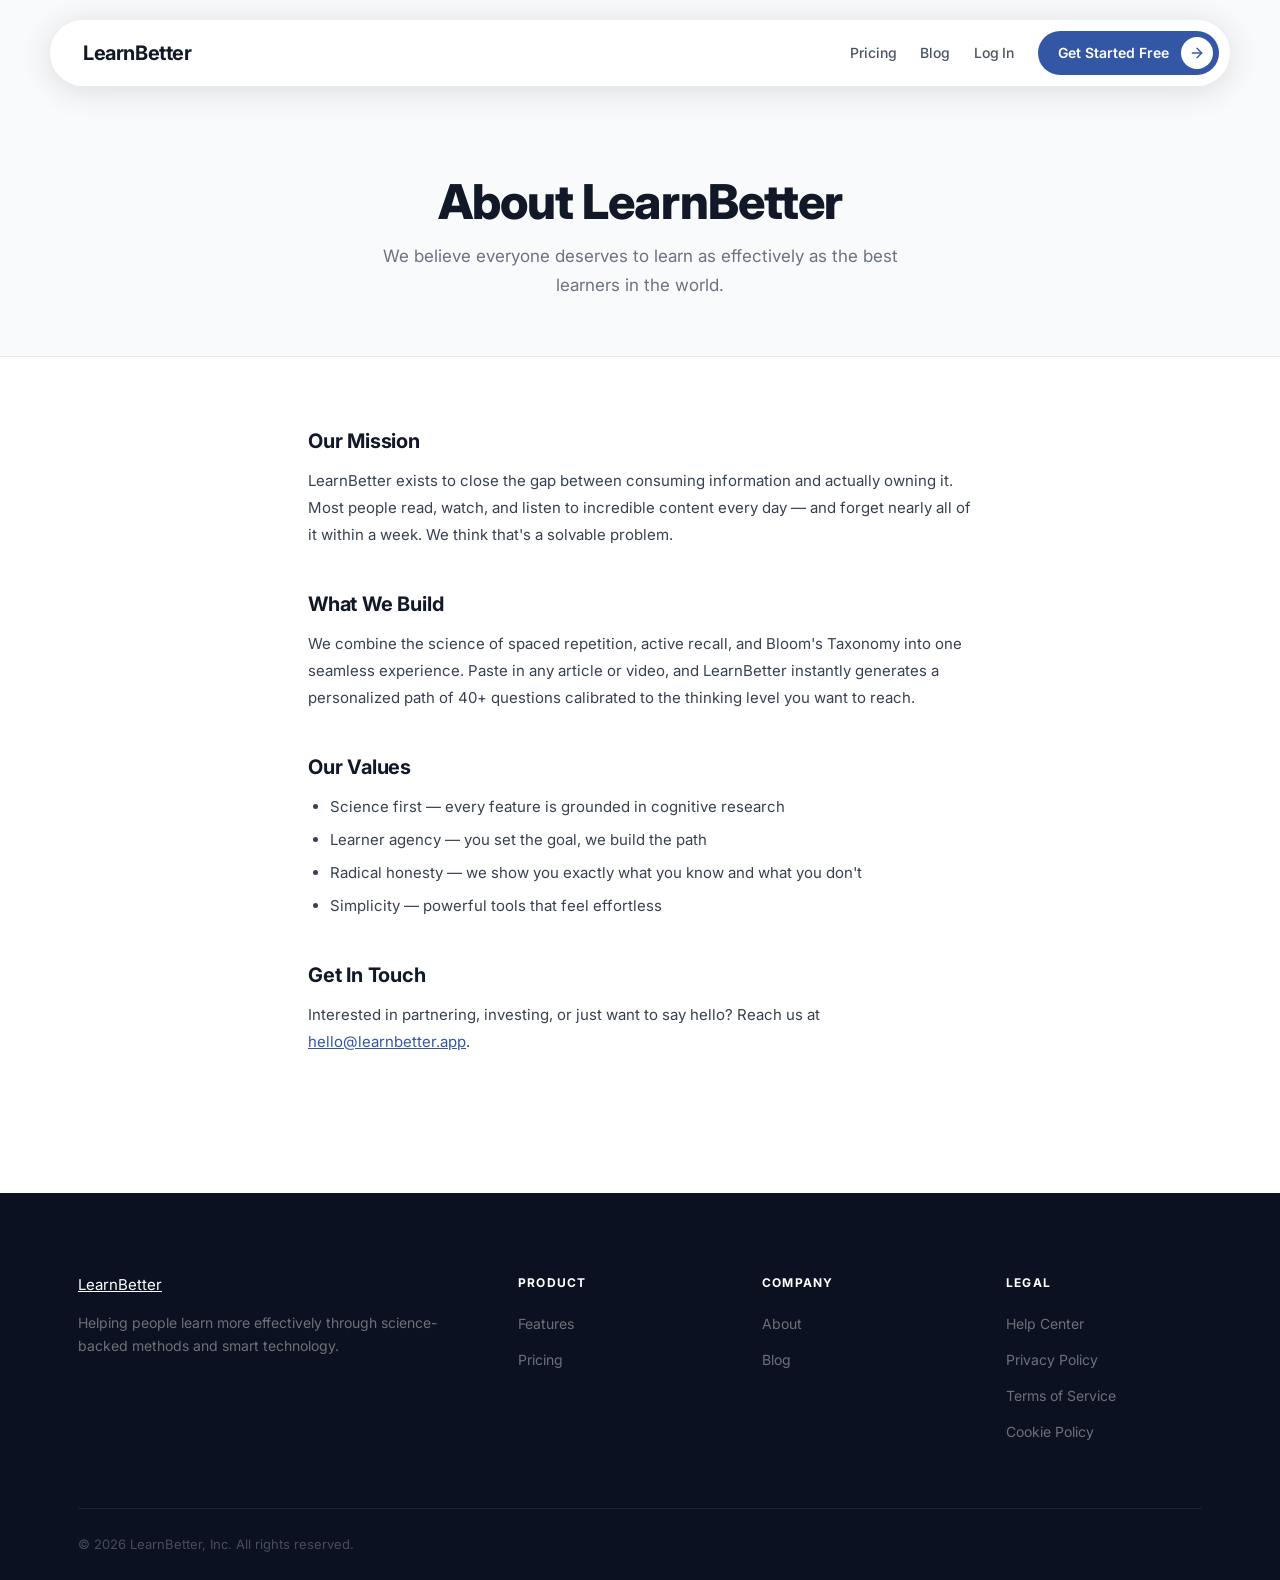
==== about.html @ 8159783d "Initial commit — LearnBetter marketing site Complete static site with home, pricing, blog, article, " ====
<!DOCTYPE html>
<html lang="en">
<head>
  <meta charset="UTF-8">
  <meta name="viewport" content="width=device-width, initial-scale=1.0">
  <title>About — LearnBetter</title>
  <meta name="description" content="Learn about our mission to make mastery accessible to everyone.">
  <link rel="preconnect" href="https://fonts.googleapis.com">
  <link rel="preconnect" href="https://fonts.gstatic.com" crossorigin>
  <link href="https://fonts.googleapis.com/css2?family=Inter:wght@400;500;600;700;800&display=swap" rel="stylesheet">
  <link rel="stylesheet" href="styles.css">
  <style>
    .static-page { padding-top: 96px; background: #F9FAFB; min-height: 100vh; }
    .static-hero { padding: 80px 0 56px; background: #F9FAFB; text-align: center; border-bottom: 1px solid #E5E7EB; }
    .static-hero h1 { font-size: clamp(32px,5vw,48px); font-weight: 800; color: #111827; margin-bottom: 14px; letter-spacing: -0.02em; }
    .static-hero p  { font-size: 17px; color: #6B7280; max-width: 520px; margin: 0 auto; line-height: 1.7; }
    .static-body { padding: 72px 0 120px; background: #ffffff; }
    .prose { max-width: 720px; margin: 0 auto; padding: 0 28px; }
    .prose h2 { font-size: 20px; font-weight: 700; color: #111827; margin: 44px 0 14px; letter-spacing: -0.01em; }
    .prose h2:first-child { margin-top: 0; }
    .prose p { font-size: 15px; color: #374151; line-height: 1.8; margin-bottom: 18px; }
    .prose ul { list-style: disc; padding-left: 22px; margin-bottom: 18px; }
    .prose ul li { font-size: 15px; color: #374151; line-height: 1.8; margin-bottom: 6px; }
    .prose a { color: #3457A5; text-decoration: underline; }
    .prose a:hover { color: #2a4590; }
  </style>
</head>
<body>

  <nav class="nav">
    <div class="nav-outer">
      <div class="nav-pill">
        <a href="index.html" class="nav-logo-wrap">
          <img src="https://storage.googleapis.com/learn-better-media/images/blog/Logo.jpg" alt="LearnBetter" class="nav-logo-img" onerror="this.style.display='none';this.nextElementSibling.style.display='block'">
          <span class="nav-logo-text">LearnBetter</span>
        </a>
        <div class="nav-right">
          <ul class="nav-links">
            <li><a href="pricing.html">Pricing</a></li>
            <li><a href="blog.html">Blog</a></li>
            <li><a href="#login">Log In</a></li>
          </ul>
          <a href="pricing.html" class="nav-cta">
            Get Started Free
            <span class="nav-cta-circle">
              <svg class="nav-cta-arrow" viewBox="0 0 24 24"><line x1="5" y1="12" x2="19" y2="12"/><polyline points="12 5 19 12 12 19"/></svg>
            </span>
          </a>
          <button class="nav-hamburger" id="navHamburger" aria-label="Open menu">
            <svg width="22" height="22" fill="none" stroke="currentColor" stroke-width="2" stroke-linecap="round"><line x1="3" y1="6" x2="21" y2="6"/><line x1="3" y1="12" x2="21" y2="12"/><line x1="3" y1="18" x2="21" y2="18"/></svg>
          </button>
        </div>
      </div>
      <div class="nav-mobile" id="navMobile">
        <a href="pricing.html">Pricing</a>
        <a href="blog.html">Blog</a>
        <a href="#login">Log In</a>
        <hr>
        <a href="pricing.html" class="nav-cta">Get Started Free<span class="nav-cta-circle"><svg class="nav-cta-arrow" viewBox="0 0 24 24"><line x1="5" y1="12" x2="19" y2="12"/><polyline points="12 5 19 12 12 19"/></svg></span></a>
      </div>
    </div>
  </nav>

  <main class="static-page">
    <section class="static-hero">
      <div class="container">
        <h1>About LearnBetter</h1>
        <p>We believe everyone deserves to learn as effectively as the best learners in the world.</p>
      </div>
    </section>

    <section class="static-body">
      <div class="prose">

        <h2>Our Mission</h2>
        <p>LearnBetter exists to close the gap between consuming information and actually owning it. Most people read, watch, and listen to incredible content every day — and forget nearly all of it within a week. We think that's a solvable problem.</p>

        <h2>What We Build</h2>
        <p>We combine the science of spaced repetition, active recall, and Bloom's Taxonomy into one seamless experience. Paste in any article or video, and LearnBetter instantly generates a personalized path of 40+ questions calibrated to the thinking level you want to reach.</p>

        <h2>Our Values</h2>
        <ul>
          <li>Science first — every feature is grounded in cognitive research</li>
          <li>Learner agency — you set the goal, we build the path</li>
          <li>Radical honesty — we show you exactly what you know and what you don't</li>
          <li>Simplicity — powerful tools that feel effortless</li>
        </ul>

        <h2>Get In Touch</h2>
        <p>Interested in partnering, investing, or just want to say hello? Reach us at <a href="mailto:hello@learnbetter.app">hello@learnbetter.app</a>.</p>

      </div>
    </section>
  </main>

  <footer class="footer">
    <div class="container">
      <div class="footer-grid">
        <div class="footer-brand">
          <a href="index.html" class="nav-logo">LearnBetter</a>
          <p>Helping people learn more effectively through science-backed methods and smart technology.</p>
        </div>
        <div class="footer-col"><h4>Product</h4><ul><li><a href="index.html#features">Features</a></li><li><a href="pricing.html">Pricing</a></li></ul></div>
        <div class="footer-col"><h4>Company</h4><ul><li><a href="about.html">About</a></li><li><a href="blog.html">Blog</a></li></ul></div>
        <div class="footer-col"><h4>Legal</h4><ul><li><a href="help-center.html">Help Center</a></li><li><a href="privacy.html">Privacy Policy</a></li><li><a href="terms.html">Terms of Service</a></li><li><a href="cookie-policy.html">Cookie Policy</a></li></ul></div>
      </div>
      <div class="footer-bottom"><p>© 2026 LearnBetter, Inc. All rights reserved.</p></div>
    </div>
  </footer>

  <script>
    const h = document.getElementById('navHamburger');
    const m = document.getElementById('navMobile');
    if (h && m) {
      h.addEventListener('click', () => m.classList.toggle('open'));
      document.addEventListener('click', e => { if (!e.target.closest('.nav-outer')) m.classList.remove('open'); });
    }
  </script>

</body>
</html>
---- styles.css ----
/* =============================================
   LearnBetter — Styles
   Colors: #3457A5 accent | #F5F5F5 bg | #F9FAFB card | #ffffff button text
============================================= */

:root {
  --accent:       #3457A5;
  --accent-light: #4a6cbf;
  --accent-dark:  #2a4590;
  --bg:           #F5F5F5;
  --card-bg:      #F9FAFB;
  --white:        #ffffff;
  --text:         #0f172a;
  --muted:        #64748b;
  --border:       #e2e8f0;
  --shadow:       0 4px 24px rgba(52,87,165,0.08);
  --shadow-lg:    0 24px 80px rgba(52,87,165,0.18);
}

*, *::before, *::after { margin: 0; padding: 0; box-sizing: border-box; }

html { scroll-behavior: smooth; }

body {
  font-family: 'Inter', -apple-system, BlinkMacSystemFont, 'Segoe UI', sans-serif;
  background: var(--bg);
  color: var(--text);
  font-size: 15px;
  line-height: 1.6;
  -webkit-font-smoothing: antialiased;
}

/* ── Typography ─────────────────────────────── */
.display { font-size: clamp(72px,10vw,160px); font-weight:900; line-height:.9; letter-spacing:-0.04em; }
h1  { font-size: clamp(38px,5.5vw,60px);  font-weight:800; line-height:1.08; letter-spacing:-0.025em; }
h2  { font-size: 30px; font-weight:700; line-height:1.2; letter-spacing:-0.01em; }
h3  { font-size: 18px; font-weight:600; line-height:1.4; }
p   { font-size: 15px; color: var(--muted); line-height:1.75; }
.caption { font-size: 12px; }

/* ── Layout ──────────────────────────────────── */
.container {
  max-width: 1180px;
  margin: 0 auto;
  padding: 0 28px;
}

.section-header {
  text-align: center;
  max-width: 620px;
  margin: 0 auto 64px;
}
.section-header h2  { margin-bottom: 14px; }

/* ── Labels / Badges ─────────────────────────── */
.label {
  display: inline-block;
  font-size: 11px;
  font-weight: 700;
  color: var(--accent);
  text-transform: uppercase;
  letter-spacing: .1em;
  background: rgba(52,87,165,.08);
  border: 1px solid rgba(52,87,165,.15);
  padding: 4px 13px;
  border-radius: 100px;
  margin-bottom: 14px;
}
.accent { color: var(--accent); }

/* ── Buttons ──────────────────────────────────── */
.btn {
  display: inline-flex;
  align-items: center;
  justify-content: center;
  gap: 8px;
  padding: 11px 22px;
  border-radius: 9px;
  font-size: 15px;
  font-weight: 600;
  font-family: inherit;
  text-decoration: none;
  border: none;
  cursor: pointer;
  transition: all .2s ease;
  white-space: nowrap;
}
.btn-primary {
  background: var(--accent);
  color: var(--white);
}
.btn-primary:hover {
  background: var(--accent-dark);
  transform: translateY(-1px);
  box-shadow: 0 8px 22px rgba(52,87,165,.32);
}
.btn-ghost {
  background: transparent;
  color: var(--text);
  border: 1.5px solid var(--border);
}
.btn-ghost:hover {
  border-color: var(--accent);
  color: var(--accent);
  background: rgba(52,87,165,.04);
}
.btn-lg { padding: 15px 30px; font-size: 16px; border-radius: 10px; }
.btn-outline-white {
  background: transparent;
  color: var(--white);
  border: 1.5px solid rgba(255,255,255,.4);
}
.btn-outline-white:hover {
  background: rgba(255,255,255,.12);
  border-color: rgba(255,255,255,.7);
}

/* ── Navigation (Floating Pill) ──────────────── */
.nav {
  position: fixed;
  inset: 0 0 auto;
  z-index: 200;
  /* transparent outer — lets hero video/bg show through */
  background: transparent;
  padding: 20px 24px;
  display: flex;
  flex-direction: column;
  align-items: center;
  pointer-events: none;
}

/* The pill itself */
.nav-pill {
  width: 100%;
  max-width: 1180px;
  pointer-events: auto;   /* re-enable inside pointer-events:none nav */
  touch-action: auto;     /* iOS fix */
  display: flex;
  align-items: center;
  justify-content: space-between;
  padding: 10px 10px 10px 16px;
  background: rgba(255,255,255,0.92);
  backdrop-filter: blur(16px);
  -webkit-backdrop-filter: blur(16px);
  border-radius: 9999px;
  box-shadow: 0 4px 32px rgba(0,0,0,0.13);
  border: 1px solid rgba(255,255,255,0.25);
  -webkit-transform: translateZ(0); /* force iOS compositing layer */
}

/* Logo */
.nav-logo-wrap {
  display: flex;
  align-items: center;
  flex-shrink: 0;
  text-decoration: none;
  margin-left: 8px;
}
.nav-logo-img {
  height: 32px;
  width: auto;
  object-fit: contain;
  display: block;
  transition: opacity .3s, filter .3s;
}
.nav-logo-wrap:hover .nav-logo-img {
  opacity: .7;
}

/* Logo text — always visible alongside the icon */
.nav-logo-text {
  font-size: 20px;
  font-weight: 700;
  color: #111827;
  letter-spacing: -.02em;
  display: block;
  margin-left: 8px;
}

/* Right side wrapper */
.nav-right {
  display: flex;
  align-items: center;
  gap: 24px;
}

/* Text links */
.nav-links {
  display: flex;
  align-items: center;
  gap: 24px;
  list-style: none;
}
.nav-links a {
  text-decoration: none;
  color: #4B5563;
  font-size: 14px;
  font-weight: 500;
  letter-spacing: -.01em;
  transition: color .2s;
  -webkit-font-smoothing: antialiased;
}
.nav-links a:hover,
.nav-links a.active { color: #000; }

/* CTA pill button */
.nav-cta {
  display: flex;
  align-items: center;
  gap: 12px;
  padding: 6px 6px 6px 20px;
  background: var(--accent);
  border-radius: 9999px;
  text-decoration: none;
  font-size: 14px;
  font-weight: 600;
  color: #fff;
  transition: background .2s, transform .15s;
  white-space: nowrap;
  -webkit-font-smoothing: antialiased;
}
.nav-cta:hover { background: var(--accent-dark); transform: scale(1.02); }
.nav-cta:active { transform: scale(.97); }

.nav-cta-circle {
  width: 32px; height: 32px;
  border-radius: 50%;
  background: #fff;
  display: flex;
  align-items: center;
  justify-content: center;
  flex-shrink: 0;
  transition: transform .2s;
}
.nav-cta:hover .nav-cta-circle { transform: scale(1.1); }

.nav-cta-arrow {
  width: 16px; height: 16px;
  stroke: var(--accent);
  fill: none;
  stroke-width: 2;
  stroke-linecap: round;
  stroke-linejoin: round;
}

/* Hamburger (mobile) */
.nav-hamburger {
  display: none;
  background: none;
  border: none;
  cursor: pointer;
  padding: 8px;
  border-radius: 50%;
  color: #4B5563;
  transition: background .2s, color .2s;
  flex-shrink: 0;
  pointer-events: auto;      /* explicit iOS fix */
  touch-action: manipulation; /* prevents 300ms delay + double-tap zoom */
  -webkit-tap-highlight-color: transparent;
  user-select: none;
  -webkit-user-select: none;
}
.nav-hamburger:hover { background: #f3f4f6; color: #000; }

/* Mobile dropdown — matches React component exactly */
.nav-mobile {
  display: none;
  position: absolute;
  top: calc(100% + 8px);
  left: 16px; right: 16px;          /* left-4 right-4 */
  background: #fff;
  border-radius: 24px;               /* rounded-2xl */
  box-shadow: 0 20px 60px rgba(0,0,0,0.18), 0 4px 16px rgba(0,0,0,0.08); /* shadow-xl */
  border: 1px solid #f3f4f6;         /* border-gray-100 */
  padding: 16px;                     /* p-4 */
  flex-direction: column;
  gap: 16px;                         /* gap-4 */
  z-index: 10;
  pointer-events: auto;
  animation: dropdownIn .2s ease both;
}
.nav-mobile.open { display: flex; }

/* Plain nav links inside dropdown */
.nav-mobile > a:not(.nav-cta) {
  text-decoration: none;
  font-size: 18px;                   /* text-lg */
  font-weight: 500;                  /* font-medium */
  color: #374151;                    /* text-gray-700 */
  padding: 8px 16px;                 /* px-4 py-2 */
  border-radius: 12px;               /* rounded-xl */
  transition: background .15s, color .15s;
}
.nav-mobile > a:not(.nav-cta):hover { background: #f9fafb; color: #000; }

.nav-mobile hr {
  border: none;
  border-top: 1px solid #f3f4f6;    /* border-gray-100 */
  margin: 0;
}

/* CTA button inside dropdown */
.nav-mobile .nav-cta {
  display: flex;
  align-items: center;
  justify-content: space-between;    /* text left, circle right */
  width: 100%;
  padding: 12px 12px 12px 20px;     /* px-5 py-3 (left padding for text, right for circle) */
  font-size: 16px;                   /* text-base */
  font-weight: 700;                  /* font-bold */
  border-radius: 9999px;
  gap: 0;
}

@keyframes dropdownIn {
  from { opacity: 0; transform: translateY(-8px); }
  to   { opacity: 1; transform: translateY(0); }
}

/* Nav outer wrapper for relative positioning (needed for mobile dropdown) */
.nav-outer {
  width: 100%;
  max-width: 1180px;
  position: relative;
  pointer-events: auto;
}

@media (max-width: 768px) {
  .nav-links,
  .nav-pill .nav-cta { display: none; }   /* hide pill links/CTA — NOT the dropdown CTA */
  .nav-hamburger { display: flex; align-items: center; justify-content: center; }
}

/* ── Scroll-Controlled Video Hero ─────────────── */
.sv-root {
  width: 100%;
  display: block;
}

.sv-wrapper {
  position: relative;
  width: 100%;
  height: 100dvh;
  overflow: hidden;
  background: #000;
  display: flex;
  align-items: center;
  justify-content: center;
  touch-action: pan-y;   /* lets JS take over when scrubbing */
}

.sv-video {
  position: absolute;
  inset: 0;
  width: 100%;
  height: 100%;
  object-fit: cover;
  display: block;
  opacity: 0;
  transition: opacity 1s;
}
.sv-video.loaded { opacity: 1; }

/* Dark/blur overlay — transitions driven by JS */
.sv-overlay {
  position: absolute;
  inset: 0;
  background: #000;
  opacity: 0.2;
  pointer-events: none;
  transition: opacity 0.5s ease-out, backdrop-filter 0.5s ease-out, -webkit-backdrop-filter 0.5s ease-out;
}

/* Centred text */
.sv-text-wrap {
  position: relative;
  z-index: 10;
  text-align: center;
  padding: 0 1rem;
  max-width: 56rem;
  margin: 0 auto;
  pointer-events: none;
  padding-top: env(safe-area-inset-top);
}
.sv-text-inner {
  transition: opacity 0.4s ease-out, transform 0.4s ease-out;
}
.sv-title {
  font-size: clamp(1.7rem, 4vw, 3.375rem);
  font-weight: 700;
  color: #fff;
  margin: 0 0 1.5rem;
  line-height: 1.2;
  filter: drop-shadow(0 4px 8px rgba(0,0,0,0.8));
  font-family: -apple-system, BlinkMacSystemFont, 'Segoe UI', sans-serif;
  letter-spacing: normal;
  text-transform: none;
}
.sv-subtitle {
  font-size: clamp(1rem, 2vw, 1.25rem);
  font-weight: 500;
  color: #fff;
  margin: 0 0 2rem;
  line-height: 1.6;
  filter: drop-shadow(0 4px 6px rgba(0,0,0,0.9));
  font-family: -apple-system, BlinkMacSystemFont, 'Segoe UI', sans-serif;
}

/* Scroll hint */
.sv-hint {
  position: absolute;
  bottom: 2rem;
  left: 0; right: 0;
  display: flex;
  justify-content: center;
  pointer-events: none;
  transition: opacity 0.5s 1s;   /* 1s delay before showing */
  z-index: 20;
  padding-bottom: env(safe-area-inset-bottom);
}
.sv-hint-inner {
  display: flex;
  flex-direction: column;
  align-items: center;
  gap: 0.5rem;
  opacity: 0.8;
  animation: svBounce 1s infinite ease-in-out;
}
.sv-hint-text {
  font-size: 0.75rem;
  text-transform: uppercase;
  letter-spacing: 0.1em;
  font-weight: 500;
  color: #fff;
  filter: drop-shadow(0 1px 2px rgba(0,0,0,0.5));
  display: block;
}

@keyframes svBounce {
  0%,100% { transform: translateY(0); }
  50%      { transform: translateY(-10px); }
}

/* ── Old Hero (removed) ─────────────────────── */
/* kept selector stubs so other pages don't break */
.hero { display: none; }
.scroll-hint { display: none; }

.hero-text { padding-right: 20px; }

.hero-badge {
  display: inline-flex;
  align-items: center;
  gap: 8px;
  background: rgba(52,87,165,.1);
  border: 1px solid rgba(52,87,165,.2);
  color: var(--accent);
  font-size: 12px;
  font-weight: 700;
  padding: 5px 14px;
  border-radius: 100px;
  margin-bottom: 22px;
  animation: fadeUp .6s ease both;
}
.hero-badge::before {
  content: '';
  width: 6px; height: 6px;
  border-radius: 50%;
  background: var(--accent);
  animation: pulse 2s infinite;
}

.hero-title {
  margin-bottom: 22px;
  animation: fadeUp .6s .08s ease both;
}

.hero-subtitle {
  font-size: 17px;
  max-width: 460px;
  margin-bottom: 36px;
  animation: fadeUp .6s .16s ease both;
}

.hero-cta {
  display: flex;
  gap: 14px;
  flex-wrap: wrap;
  animation: fadeUp .6s .24s ease both;
}

.hero-social-proof {
  margin-top: 36px;
  display: flex;
  align-items: center;
  gap: 12px;
  animation: fadeUp .6s .32s ease both;
}
.avatars {
  display: flex;
}
.avatars span {
  width: 32px; height: 32px;
  border-radius: 50%;
  border: 2px solid var(--white);
  background: var(--accent);
  color: white;
  font-size: 11px;
  font-weight: 700;
  display: flex;
  align-items: center;
  justify-content: center;
  margin-left: -8px;
}
.avatars span:first-child { margin-left: 0; }
.social-proof-text { font-size: 13px; color: var(--muted); }
.social-proof-text strong { color: var(--text); }

/* Hero Visual — App Mockup */
.hero-visual {
  animation: fadeUp .7s .1s ease both;
  position: relative;
}

.hero-video-wrap {
  border-radius: 20px;
  overflow: hidden;
  box-shadow: var(--shadow-lg);
  aspect-ratio: 4/3;
  background: linear-gradient(145deg, #1e3a8a 0%, var(--accent) 60%, #6d85c9 100%);
  position: relative;
}
.hero-video {
  width: 100%; height: 100%;
  object-fit: cover;
  display: block;
}

/* App mockup shown over / when video absent */
.app-mockup {
  position: absolute;
  inset: 0;
  display: flex;
  flex-direction: column;
  border-radius: 20px;
  overflow: hidden;
  font-size: 13px;
}
.app-mockup-bar {
  background: rgba(0,0,0,.25);
  backdrop-filter: blur(8px);
  padding: 12px 18px;
  display: flex;
  align-items: center;
  gap: 7px;
}
.dot { width:10px;height:10px;border-radius:50%; }
.dot-r{background:#ff5f57;} .dot-y{background:#febc2e;} .dot-g{background:#28c840;}
.app-mockup-bar span { color:rgba(255,255,255,.6); font-size:12px; margin-left:10px; }

.app-mockup-body {
  flex: 1;
  display: grid;
  grid-template-columns: 160px 1fr;
  background: rgba(15,23,42,.7);
  backdrop-filter: blur(12px);
}
.app-sidebar {
  border-right: 1px solid rgba(255,255,255,.08);
  padding: 20px 14px;
  display: flex;
  flex-direction: column;
  gap: 4px;
}
.app-sidebar-item {
  padding: 8px 12px;
  border-radius: 8px;
  color: rgba(255,255,255,.5);
  font-size: 12px;
  font-weight: 500;
  cursor: default;
  transition: all .2s;
}
.app-sidebar-item.active {
  background: rgba(52,87,165,.5);
  color: white;
}
.app-main {
  padding: 20px;
  display: flex;
  flex-direction: column;
  gap: 12px;
  overflow: hidden;
}
.app-card {
  background: rgba(255,255,255,.07);
  border: 1px solid rgba(255,255,255,.1);
  border-radius: 12px;
  padding: 16px;
}
.app-card-label {
  font-size: 10px;
  font-weight: 700;
  text-transform: uppercase;
  letter-spacing: .08em;
  color: rgba(255,255,255,.4);
  margin-bottom: 6px;
}
.app-card-title {
  font-size: 14px;
  font-weight: 600;
  color: white;
  margin-bottom: 10px;
}
.app-conf-bar {
  height: 4px;
  background: rgba(255,255,255,.1);
  border-radius: 100px;
  overflow: hidden;
}
.app-conf-fill {
  height: 100%;
  background: linear-gradient(90deg,#4ade80,#22c55e);
  border-radius: 100px;
  width: 72%;
}
.app-cards-row {
  display: grid;
  grid-template-columns: 1fr 1fr;
  gap: 10px;
}
.app-card-sm {
  background: rgba(255,255,255,.05);
  border: 1px solid rgba(255,255,255,.08);
  border-radius: 10px;
  padding: 12px;
}
.app-card-sm .app-card-title { font-size: 12px; margin-bottom: 4px; }
.app-card-due { font-size: 11px; color: rgba(255,255,255,.35); }

/* Scroll indicator */
.scroll-hint {
  position: fixed;
  bottom: 32px;
  left: 50%;
  transform: translateX(-50%);
  display: flex;
  flex-direction: column;
  align-items: center;
  gap: 6px;
  color: var(--muted);
  font-size: 11px;
  font-weight: 500;
  letter-spacing: .04em;
  text-transform: uppercase;
  z-index: 10;
  animation: fadeIn 1s .9s ease both;
  pointer-events: none;
}
.scroll-chevron {
  width: 18px; height: 18px;
  border-right: 2px solid var(--muted);
  border-bottom: 2px solid var(--muted);
  transform: rotate(45deg);
  animation: bounce 2s infinite;
}

/* ── Retention System ─────────────────────────── */
.rs-section {
  background: #ffffff;
  padding: 48px 16px 16px;
}
@media (min-width: 1024px) {
  .rs-section { padding: 80px 32px; }
}

.rs-inner {
  max-width: 1180px;
  margin: 0 auto;
}

/* Header */
.rs-header {
  max-width: 768px;
  margin: 0 auto 32px;
  text-align: center;
}
@media (min-width: 1024px) { .rs-header { margin-bottom: 64px; } }

.rs-heading {
  font-size: clamp(1.75rem, 4vw, 2.5rem);
  font-weight: 700;
  color: var(--accent);
  margin-bottom: 16px;
  letter-spacing: -0.015em;
}

.rs-subheading {
  font-size: 1.1rem;
  color: #374151;
  line-height: 1.7;
}

/* 2×2 grid */
.rs-grid {
  display: grid;
  grid-template-columns: 1fr;
  gap: 24px;
}
@media (min-width: 768px) {
  .rs-grid { grid-template-columns: repeat(2, 1fr); gap: 32px; }
}

/* Card */
.rs-card {
  background: #f9fafb;
  border-radius: 16px;
  padding: 32px;
  cursor: pointer;
  display: flex;
  flex-direction: column;
  box-shadow: 0 4px 6px -1px rgba(0,0,0,.08);
  /* All color properties transition together */
  transition:
    transform 0.25s ease,
    background-color 0.25s ease,
    color 0.25s ease,
    box-shadow 0.25s ease;
  color: #374151;
  /* scroll reveal */
  opacity: 0;
  transform: translateY(20px);
}
.rs-card.visible {
  opacity: 1;
  transform: translateY(0);
}
.rs-card:hover {
  transform: scale(1.03);
  background-color: #2050B3;
  color: #ffffff;
  box-shadow: 0 20px 25px -5px rgba(0,0,0,.12), 0 10px 10px -5px rgba(0,0,0,.06);
}
.rs-card:active { transform: scale(0.98); }

/* Label row */
.rs-label-row {
  display: flex;
  align-items: baseline;
  gap: 6px;
  margin-bottom: 16px;
}
.rs-label {
  font-size: 0.75rem;
  font-weight: 700;
  text-transform: uppercase;
  letter-spacing: 0.08em;
  color: #6B7280;
  transition: color 0.25s ease;
}
.rs-card:hover .rs-label { color: #ffffff; }

.rs-sublabel {
  font-size: 0.7rem;
  font-weight: 500;
  color: #9CA3AF;
  transition: color 0.25s ease;
}
.rs-card:hover .rs-sublabel { color: #ffffff; }

/* Headline */
.rs-card-headline {
  font-size: 1.5rem;
  font-weight: 700;
  color: var(--accent);
  margin-bottom: 12px;
  transition: color 0.25s ease;
}
.rs-card:hover .rs-card-headline { color: #ffffff; }

/* Body */
.rs-card-body {
  font-size: 15px;
  line-height: 1.7;
  color: inherit;        /* inherits card color — auto-flips on hover */
}

/* CTA */
.rs-cta {
  margin-top: 64px;
  display: flex;
  justify-content: center;
  padding-bottom: 16px;
}
@media (min-width: 1024px) { .rs-cta { margin-top: 80px; } }

/* Ada-style button (reusable) */
.ada-btn {
  display: inline-flex;
  align-items: center;
  gap: 12px;
  padding: 6px 6px 6px 20px;
  background: var(--accent);
  border-radius: 9999px;
  text-decoration: none;
  font-size: 16px;
  font-weight: 500;
  color: #ffffff;
  transition: background .2s, transform .15s, box-shadow .2s;
  box-shadow: 0 2px 8px rgba(52,87,165,.2);
  -webkit-font-smoothing: antialiased;
}
.ada-btn:hover {
  background: var(--accent-dark);
  transform: translateY(-1px);
  box-shadow: 0 8px 20px rgba(52,87,165,.3);
}
.ada-btn:active { transform: scale(.96); }

.ada-btn-circle {
  width: 40px; height: 40px;
  border-radius: 50%;
  background: #ffffff;
  display: flex;
  align-items: center;
  justify-content: center;
  flex-shrink: 0;
  transition: transform .2s;
}
.ada-btn:hover .ada-btn-circle { transform: scale(1.1); }
.ada-btn-circle svg {
  width: 16px; height: 16px;
  stroke: var(--accent);
}

/* ── Forgetting Curve / Time Saver ───────────── */
.fc-section {
  padding: 120px 0;
  background: var(--white);
}
.fc-grid {
  display: grid;
  grid-template-columns: 2fr 3fr;
  gap: 80px;
  align-items: center;
}

/* Left pillar text */
.pillar-h2 {
  font-size: 30px;
  font-weight: 700;
  line-height: 1.2;
  letter-spacing: -0.01em;
  color: #111827;
  margin-bottom: 12px;
}
.fc-subhead {
  font-size: 15px;
  font-weight: 400;
  color: #374151;
  line-height: 1.6;
  margin-bottom: 14px;
}
.pillar-description {
  font-size: 15px;
  line-height: 1.75;
  color: #4B5563;
}

/* Right chart area */
.fc-chart-wrap {
  display: flex;
  flex-direction: column;
  gap: 20px;
}
.fc-chart-container {
  position: relative;
  width: 100%;
  border-radius: 16px;
  overflow: visible;
}
.fc-chart-container svg {
  display: block;
  width: 100%;
  height: auto;
  overflow: visible;
}

/* Legend */
.fc-legend {
  display: flex;
  gap: 20px;
  justify-content: center;
  flex-wrap: wrap;
}
.fc-legend-item {
  display: flex;
  align-items: center;
  gap: 8px;
  font-size: 14px;
  font-weight: 500;
  color: var(--muted);
}
.fc-legend-dot {
  display: inline-block;
  width: 12px;
  height: 12px;
  border-radius: 50%;
  flex-shrink: 0;
}

/* Green Ada button variant */
.ada-btn-green {
  background: #dcfce7;
  color: #14532d;
  box-shadow: 0 2px 8px rgba(22,163,74,.15);
}
.ada-btn-green:hover {
  background: #bbf7d0;
  box-shadow: 0 8px 20px rgba(22,163,74,.25);
}
.ada-btn-circle-green {
  background: #16a34a;
}
.ada-btn-green .ada-btn-circle-green svg { stroke: #ffffff; }

/* ── Concept To Question ─────────────────────── */
.ctq-section {
  padding: 120px 0;
  background: #FAFAFA;
}
.ctq-section .section-header {
  max-width: 860px;
}
.ctq-section .section-header h2 {
  font-size: 30px;
}
.ctq-inner {
  max-width: 1180px;
  margin: 0 auto;
  padding: 0 28px;
}
.ctq-layout {
  display: flex;
  flex-direction: row;
  gap: 24px;
  align-items: stretch;
  height: 550px;
}

/* Cards */
.ctq-card {
  flex: 1;
  background: #ffffff;
  border-radius: 24px;
  padding: 32px;
  border: 1px solid #F3F4F6;
  box-shadow: 0 1px 4px rgba(0,0,0,.05);
  display: flex;
  flex-direction: column;
  position: relative;
  overflow: hidden;
}
.ctq-card-label {
  display: flex;
  align-items: center;
  gap: 8px;
  margin-bottom: 24px;
  flex-shrink: 0;
}
.ctq-num {
  display: inline-flex;
  align-items: center;
  justify-content: center;
  width: 24px; height: 24px;
  border-radius: 50%;
  background: #F3F4F6;
  font-size: 11px;
  font-weight: 700;
  color: #6B7280;
  flex-shrink: 0;
}
.ctq-label-text {
  font-size: 12px;
  font-weight: 600;
  color: #9CA3AF;
  text-transform: uppercase;
  letter-spacing: .08em;
}

/* Text area */
.ctq-text-area {
  flex: 1;
  overflow-y: auto;
  padding-right: 6px;
}
.ctq-para {
  font-size: 17px;
  color: #374151;
  line-height: 1.75;
  margin-bottom: 16px;
}
.ctq-para:last-child { margin-bottom: 0; }

/* Concept spans */
.ctq-concept {
  border-radius: 4px;
  padding: 1px 4px;
  border: 1px solid transparent;
  transition: background-color .25s, color .25s, border-color .25s;
  position: relative;
  display: inline;
  cursor: default;
}
.ctq-concept--active-accept {
  background: rgba(16,185,129,.18);
  color: #065F46;
  border-color: #10B981;
}
.ctq-concept--active-reject {
  background: rgba(239,68,68,.12);
  color: #991B1B;
  border-color: #EF4444;
}
.ctq-concept--revealed-accept {
  background: rgba(16,185,129,.12);
  color: #10B981;
}
.ctq-concept--revealed-reject {
  color: #9CA3AF;
}

/* Floating tooltip on active concept */
.ctq-concept-tip {
  position: absolute;
  bottom: calc(100% + 6px);
  left: 50%;
  transform: translateX(-50%) translateY(4px) scale(.9);
  opacity: 0;
  transition: opacity .15s, transform .15s;
  white-space: nowrap;
  font-size: 10px;
  font-weight: 700;
  text-transform: uppercase;
  letter-spacing: .05em;
  padding: 2px 8px;
  border-radius: 4px;
  color: #fff;
  pointer-events: none;
  z-index: 20;
}
.ctq-concept-tip::after {
  content: '';
  position: absolute;
  top: 100%; left: 50%;
  transform: translateX(-50%);
  border: 4px solid transparent;
}
.ctq-concept--active-accept .ctq-concept-tip,
.ctq-concept--active-reject .ctq-concept-tip {
  opacity: 1;
  transform: translateX(-50%) translateY(0) scale(1);
}
.ctq-concept-tip--accept { background: #059669; }
.ctq-concept-tip--accept::after { border-top-color: #059669; }
.ctq-concept-tip--reject { background: #EF4444; }
.ctq-concept-tip--reject::after { border-top-color: #EF4444; }

/* Scan line */
.ctq-scan-line {
  position: absolute;
  left: 0; right: 0;
  height: 2px;
  background: rgba(59,130,246,.5);
  box-shadow: 0 0 15px rgba(59,130,246,.5);
  z-index: 10;
  pointer-events: none;
  opacity: 0;
  top: -2px;
}
@keyframes ctqScan {
  0%   { top: 0%;   opacity: 0; }
  5%   { opacity: 1; }
  95%  { opacity: 1; }
  100% { top: 100%; opacity: 0; }
}
.ctq-scan-line--active {
  animation: ctqScan 1.5s linear forwards;
}

/* Middle arrow */
.ctq-arrow-wrap {
  flex-shrink: 0;
  display: flex;
  align-items: center;
  justify-content: center;
  width: 44px;
}
@keyframes ctqArrowPulse {
  0%,100% { transform: translateX(0); }
  50%     { transform: translateX(5px); }
}
.ctq-arrow-icon {
  animation: ctqArrowPulse 1.5s ease-in-out infinite;
}

/* Right: accepted box */
.ctq-accepted-wrap {
  min-height: 140px;
  background: #f0fdf4;
  border: 1px solid #dcfce7;
  border-radius: 12px;
  padding: 16px;
  margin-bottom: 4px;
  flex-shrink: 0;
}
.ctq-accepted-item {
  display: flex;
  justify-content: space-between;
  align-items: flex-start;
  border-bottom: 1px solid #dcfce7;
  padding-bottom: 12px;
  margin-bottom: 12px;
  opacity: 0;
  transform: translateX(-10px);
  transition: opacity .3s, transform .3s;
}
.ctq-accepted-item:last-child {
  border-bottom: none;
  padding-bottom: 0;
  margin-bottom: 0;
}
.ctq-accepted-item.visible {
  opacity: 1;
  transform: translateX(0);
}
.ctq-accepted-name {
  font-size: 17px;
  font-weight: 600;
  color: #111827;
  line-height: 1.3;
}
.ctq-accepted-label {
  font-size: 10px;
  color: #16a34a;
  font-weight: 700;
  text-transform: uppercase;
  letter-spacing: .06em;
  margin-top: 4px;
}
.ctq-accepted-check {
  width: 24px; height: 24px;
  border-radius: 50%;
  background: #bbf7d0;
  display: flex;
  align-items: center;
  justify-content: center;
  color: #16a34a;
  flex-shrink: 0;
  margin-left: 8px;
}

/* Right: divider */
.ctq-divider {
  display: flex;
  align-items: center;
  gap: 12px;
  padding: 12px 0;
  opacity: 0;
  transition: opacity .5s;
  flex-shrink: 0;
}
.ctq-divider-line { flex: 1; height: 1px; background: #E5E7EB; }
.ctq-divider-text {
  font-size: 11px;
  color: #9CA3AF;
  font-weight: 500;
  white-space: nowrap;
}

/* Right: rejected list */
.ctq-rejected-list {
  flex: 1;
  overflow-y: auto;
  display: flex;
  flex-direction: column;
  gap: 8px;
}
.ctq-rejected-item {
  display: flex;
  justify-content: space-between;
  align-items: center;
  padding: 12px;
  border-radius: 10px;
  background: #FEF2F2;
  border: 1px solid #FEE2E2;
  opacity: 0;
  transform: translateX(20px);
  transition: opacity .3s, transform .3s;
}
.ctq-rejected-item.visible { opacity: 1; transform: translateX(0); }
.ctq-rejected-name { font-size: 14px; color: #6B7280; font-weight: 500; }
.ctq-rejected-x {
  width: 24px; height: 24px;
  border-radius: 50%;
  background: #FEE2E2;
  display: flex;
  align-items: center;
  justify-content: center;
  color: #F87171;
  flex-shrink: 0;
}

/* CTA */
.ctq-cta {
  margin-top: 48px;
  display: flex;
  justify-content: center;
}

/* Responsive */
@media (max-width: 768px) {
  .ctq-layout { flex-direction: column; height: auto; }
  .ctq-card { height: 500px; }
  .ctq-arrow-wrap { width: 100%; height: 40px; }
  .ctq-arrow-icon { animation: none; transform: rotate(90deg); }
}

/* ── Bloom's Taxonomy Slider ─────────────────── */
.blooms-section {
  padding: 120px 0;
  background: #F9FAFB;
}
.blooms-inner {
  max-width: 1180px;
  margin: 0 auto;
  padding: 0 28px;
}
.blooms-grid {
  display: grid;
  grid-template-columns: 2fr 3fr;
  gap: 80px;
  align-items: center;
}

/* Left */
.blooms-heading {
  font-size: 30px;
  font-weight: 700;
  line-height: 1.2;
  color: #111827;
  margin-bottom: 20px;
  letter-spacing: -0.01em;
}
.blooms-subheading {
  font-size: 16px;
  line-height: 1.75;
  color: #374151;
}

/* Card */
.blooms-card {
  background: #ffffff;
  border-radius: 20px;
  border: 1px solid #F3F4F6;
  box-shadow: 0 20px 40px -10px rgba(52,87,165,.2), 0 0 0 1px rgba(0,0,0,.03);
  overflow: hidden;
  height: 520px;
  display: flex;
  flex-direction: column;
  position: relative;
}

/* Card top */
.blooms-card-top {
  padding: 22px 24px 18px;
  border-bottom: 1px solid #F9FAFB;
  background: #ffffff;
  position: relative;
  z-index: 1;
  flex-shrink: 0;
}
.blooms-card-header {
  display: flex;
  justify-content: space-between;
  align-items: flex-start;
  margin-bottom: 12px;
}
.blooms-level-name {
  font-size: 11px;
  font-weight: 800;
  text-transform: uppercase;
  letter-spacing: .1em;
  color: var(--accent);
  transition: color .3s;
}
.blooms-level-badge {
  font-size: 10px;
  font-weight: 700;
  text-transform: uppercase;
  background: #F3F4F6;
  color: #6B7280;
  padding: 2px 8px;
  border-radius: 4px;
  flex-shrink: 0;
  margin-left: 8px;
}
.blooms-context-wrap {
  transition: opacity .25s;
}
.blooms-context-heading {
  font-size: 22px;
  font-weight: 700;
  color: #111827;
  line-height: 1.35;
  margin-bottom: 8px;
}
.blooms-context-desc {
  font-size: 14px;
  color: #6B7280;
  line-height: 1.6;
  margin: 0;
}

/* Card middle */
.blooms-card-middle {
  flex: 1;
  background: rgba(249,250,251,.5);
  padding: 22px 24px;
  display: flex;
  flex-direction: column;
  position: relative;
  overflow: hidden;
}
.blooms-challenge-inner {
  display: flex;
  flex-direction: column;
  height: 100%;
  opacity: 0;
  transform: scale(.95);
  transition: opacity .25s, transform .25s;
}
.blooms-challenge-inner.active {
  opacity: 1;
  transform: scale(1);
}
.blooms-challenge-inner.exit {
  opacity: 0;
  transform: scale(1.04);
}
.blooms-challenge-type {
  font-size: 10px;
  font-weight: 700;
  text-transform: uppercase;
  color: #9CA3AF;
  letter-spacing: .06em;
  display: block;
  margin-bottom: 6px;
}
.blooms-challenge-text {
  font-size: 14px;
  font-weight: 500;
  color: #1F2937;
  line-height: 1.55;
  margin: 0;
}
.blooms-visualizer {
  margin-top: auto;
  background: #ffffff;
  border-radius: 12px;
  border: 1px solid #F3F4F6;
  box-shadow: 0 1px 3px rgba(0,0,0,.06);
  padding: 16px;
  display: flex;
  align-items: center;
  justify-content: center;
  min-height: 140px;
  width: 100%;
}

/* Slider */
.blooms-slider-wrap { margin-top: 28px; padding: 0 2px; }
.blooms-track-wrap {
  position: relative;
  width: 100%;
  height: 40px;
  display: flex;
  align-items: center;
}
.blooms-track-bg {
  position: absolute;
  width: 100%;
  height: 8px;
  border-radius: 100px;
  background: #E5E7EB;
}
.blooms-track-fill {
  position: absolute;
  height: 8px;
  border-radius: 100px;
  background: var(--accent);
  pointer-events: none;
}
.blooms-thumb {
  position: absolute;
  width: 28px; height: 28px;
  border-radius: 50%;
  background: #ffffff;
  border: 2.5px solid var(--accent);
  box-shadow: 0 2px 8px rgba(0,0,0,.14);
  display: flex;
  align-items: center;
  justify-content: center;
  pointer-events: none;
  z-index: 2;
  transform: translateX(-50%);
}
.blooms-thumb-dot {
  width: 6px; height: 6px;
  border-radius: 50%;
  background: var(--accent);
}
.blooms-input {
  position: absolute;
  width: 100%; height: 100%;
  opacity: 0;
  cursor: pointer;
  z-index: 3;
  margin: 0;
}
.blooms-labels {
  position: relative;
  width: 100%;
  height: 24px;
  margin-top: 8px;
}
.blooms-label {
  position: absolute;
  top: 0;
  transform: translateX(-50%);
  font-size: 10px;
  font-weight: 700;
  text-transform: uppercase;
  color: #D1D5DB;
  transition: color .2s;
  white-space: nowrap;
  letter-spacing: .04em;
}
.blooms-label.active-label { color: var(--accent); }

@media (max-width: 1024px) {
  .blooms-grid { grid-template-columns: 1fr; gap: 48px; }
  .blooms-card { height: 580px; }
}

/* ── Concept Demo (legacy — keep for safety) ─── */
.concept-demo { padding: 120px 0; }

.filter-tabs {
  display: flex;
  gap: 8px;
  flex-wrap: wrap;
  justify-content: center;
  margin-bottom: 48px;
}
.filter-btn {
  padding: 8px 20px;
  border-radius: 100px;
  border: 1.5px solid var(--border);
  background: var(--white);
  color: var(--muted);
  font-size: 13px;
  font-weight: 600;
  cursor: pointer;
  transition: all .2s;
  font-family: inherit;
  letter-spacing: .01em;
}
.filter-btn:hover, .filter-btn.active {
  background: var(--accent);
  color: var(--white);
  border-color: var(--accent);
  box-shadow: 0 4px 14px rgba(52,87,165,.25);
}

.concepts-grid {
  display: grid;
  grid-template-columns: repeat(3,1fr);
  gap: 20px;
}
.concept-card {
  background: var(--white);
  border-radius: 16px;
  padding: 26px;
  border: 1px solid var(--border);
  transition: all .25s ease;
}
.concept-card.hidden { display: none; }
.concept-card:hover {
  border-color: rgba(52,87,165,.3);
  box-shadow: var(--shadow);
  transform: translateY(-3px);
}
.concept-tag {
  display: inline-block;
  font-size: 10px;
  font-weight: 700;
  color: var(--accent);
  background: rgba(52,87,165,.08);
  padding: 3px 10px;
  border-radius: 100px;
  margin-bottom: 12px;
  text-transform: uppercase;
  letter-spacing: .06em;
}
.concept-card h3 { color: var(--text); margin-bottom: 8px; font-size: 16px; }
.concept-meta {
  margin-top: 16px;
  padding-top: 14px;
  border-top: 1px solid var(--border);
  display: flex;
  align-items: center;
  justify-content: space-between;
}
.concept-meta span { font-size: 12px; color: var(--muted); font-weight: 500; }
.mastery-pip {
  width: 8px; height: 8px;
  border-radius: 50%;
  background: #22c55e;
}

/* ── Align Section ────────────────────────────── */
.align-section {
  padding: 120px 0;
  background: var(--white);
}
.align-grid {
  display: grid;
  grid-template-columns: 1fr 1fr;
  gap: 80px;
  align-items: center;
}
.align-card-stack {
  display: flex;
  flex-direction: column;
  gap: 14px;
}
.align-card {
  background: var(--card-bg);
  border: 1px solid var(--border);
  border-radius: 16px;
  padding: 22px 24px;
  transition: transform .3s ease, box-shadow .3s ease;
}
.align-card:hover { transform: translateX(6px); box-shadow: var(--shadow); }
.align-card-head {
  display: flex;
  align-items: center;
  gap: 10px;
  font-weight: 600;
  font-size: 14px;
  color: var(--text);
  margin-bottom: 12px;
}
.align-card-head .icon { font-size: 18px; }
.prog-row { display: flex; align-items: center; gap: 12px; }
.prog-bar {
  flex: 1;
  height: 6px;
  background: var(--border);
  border-radius: 100px;
  overflow: hidden;
}
.prog-fill {
  height: 100%;
  background: var(--accent);
  border-radius: 100px;
}
.prog-label { font-size: 12px; font-weight: 700; color: var(--accent); }
.align-card p { font-size: 13px; }

.align-content h2 { margin-bottom: 18px; }
.align-content > p { margin-bottom: 30px; }

.check-list {
  list-style: none;
  margin-bottom: 34px;
  display: flex;
  flex-direction: column;
  gap: 12px;
}
.check-list li {
  display: flex;
  align-items: center;
  gap: 12px;
  font-size: 15px;
  color: var(--muted);
}
.check-list li::before {
  content: '✓';
  width: 22px; height: 22px;
  background: rgba(52,87,165,.1);
  color: var(--accent);
  border-radius: 50%;
  display: flex;
  align-items: center;
  justify-content: center;
  font-size: 11px;
  font-weight: 800;
  flex-shrink: 0;
}

/* ── Steps Section ────────────────────────────── */
.steps-section {
  padding: 120px 0;
  background: #F9FAFB;
}
.steps-section .section-header { margin-bottom: 56px; }
.steps-section .section-header h2 { font-size: 30px; }

.steps-grid {
  display: grid;
  grid-template-columns: repeat(3,1fr);
  gap: 32px;
}
.step-card {
  background: #ffffff;
  border-radius: 16px;
  padding: 28px 28px 32px;
  text-align: center;
  box-shadow: 0 2px 16px rgba(0,0,0,0.06);
  opacity: 0;
  transform: translateY(28px);
  transition: opacity .55s ease, transform .55s ease;
}
.step-card.visible { opacity: 1; transform: translateY(0); }

.step-circle {
  width: 48px;
  height: 48px;
  border-radius: 50%;
  background: var(--accent);
  color: #ffffff;
  font-size: 20px;
  font-weight: 700;
  display: flex;
  align-items: center;
  justify-content: center;
  margin: 0 auto 24px;
}
.step-img {
  border-radius: 12px;
  overflow: hidden;
  aspect-ratio: 10/7;
  margin-bottom: 24px;
}
.step-img img {
  width: 100%;
  height: 100%;
  object-fit: cover;
  transition: transform .45s ease;
  display: block;
}
.step-card:hover .step-img img { transform: scale(1.04); }
.step-card h3 { font-size: 20px; font-weight: 600; color: #111827; margin-bottom: 10px; }
.step-card p  { font-size: 15px; color: #6B7280; line-height: 1.65; margin: 0; }

/* ── Testimonials Carousel ────────────────────── */
.testimonials {
  padding: 120px 0;
  background: #F3F4F6;
}
.testimonials .section-header { margin-bottom: 56px; }

.testi-carousel { display: flex; flex-direction: column; align-items: center; }

.testi-stack {
  position: relative;
  height: 400px;
  width: 100%;
  max-width: 900px;
  perspective: 1000px;
  perspective-origin: center center;
}

.testi-card {
  position: absolute;
  left: 50%;
  top: 50%;
  width: 340px;
  max-width: 85vw;
  background: #ffffff;
  border-radius: 16px;
  padding: 28px;
  box-shadow: 0 8px 32px rgba(0,0,0,0.10);
  border: 2px solid transparent;
  transition: transform 0.45s cubic-bezier(0.34,1.56,0.64,1),
              opacity 0.35s ease,
              border-color 0.2s ease;
  display: flex;
  flex-direction: column;
  height: 340px;
  will-change: transform, opacity;
  backface-visibility: hidden;
  overflow: hidden;
  user-select: none;
}

.testi-quote-mark {
  position: absolute;
  top: 10px;
  left: 18px;
  font-size: 80px;
  font-weight: 900;
  line-height: 1;
  color: var(--accent);
  opacity: 0.1;
  pointer-events: none;
  user-select: none;
}

.testi-quote {
  font-size: 14px;
  color: #374151;
  font-style: italic;
  line-height: 1.75;
  margin-top: 40px;
  flex: 1;
  overflow: hidden;
  display: -webkit-box;
  -webkit-line-clamp: 5;
  -webkit-box-orient: vertical;
}

.testi-author {
  display: flex;
  align-items: center;
  gap: 14px;
  padding-top: 18px;
  border-top: 1px solid #F3F4F6;
  margin-top: auto;
}

.testi-avatar-wrap {
  width: 48px;
  height: 48px;
  border-radius: 50%;
  overflow: hidden;
  border: 2px solid var(--accent);
  flex-shrink: 0;
}

.testi-avatar-img {
  width: 100%;
  height: 100%;
  object-fit: cover;
  display: block;
}

.testi-avatar-fallback {
  width: 100%;
  height: 100%;
  background: var(--accent);
  color: #fff;
  font-size: 13px;
  font-weight: 700;
  display: flex;
  align-items: center;
  justify-content: center;
}

.testi-name {
  display: block;
  font-weight: 700;
  color: #111827;
  font-size: 14px;
  line-height: 1.2;
}

.testi-role {
  display: block;
  font-size: 12px;
  color: #6B7280;
  margin-top: 3px;
}

/* Controls */
.testi-controls {
  display: flex;
  align-items: center;
  justify-content: center;
  gap: 20px;
  margin-top: 28px;
}

.testi-btn {
  width: 44px;
  height: 44px;
  border-radius: 50%;
  border: none;
  background: transparent;
  cursor: pointer;
  display: flex;
  align-items: center;
  justify-content: center;
  color: var(--accent);
  transition: background .2s, transform .15s;
  flex-shrink: 0;
}
.testi-btn:hover  { background: rgba(52,87,165,0.08); }
.testi-btn:active { transform: scale(0.9); }

.testi-dots {
  display: flex;
  align-items: center;
  gap: 6px;
}

.testi-dot {
  width: 8px;
  height: 8px;
  border-radius: 9999px;
  border: none;
  background: var(--accent);
  opacity: 0.3;
  cursor: pointer;
  transition: width .3s ease, opacity .3s ease;
  padding: 0;
  flex-shrink: 0;
}
.testi-dot.active { width: 24px; opacity: 1; }

@media (max-width: 600px) {
  .testi-stack { height: 340px; }
  .testi-card  { height: 300px; padding: 22px; }
  .testi-quote { font-size: 13px; margin-top: 34px; -webkit-line-clamp: 4; }
}

/* ── CTA Strip ────────────────────────────────── */
.cta-strip {
  padding: 120px 28px;
  text-align: center;
  background: linear-gradient(140deg, var(--accent-dark) 0%, var(--accent) 55%, var(--accent-light) 100%);
}
.cta-strip h2 { color: white; margin-bottom: 14px; }
.cta-strip p  { color: rgba(255,255,255,.75); font-size: 17px; margin-bottom: 40px; }
.cta-strip .btn-primary {
  background: white;
  color: var(--accent);
}
.cta-strip .btn-primary:hover {
  background: rgba(255,255,255,.92);
  box-shadow: 0 8px 28px rgba(0,0,0,.2);
}

/* ── Footer ───────────────────────────────────── */
.footer {
  background: #0b1120;
  padding: 80px 0 0;
}
.footer-grid {
  display: grid;
  grid-template-columns: 2fr 1fr 1fr 1fr;
  gap: 48px;
  padding-bottom: 64px;
}
.footer-brand .nav-logo { color: white; display: block; margin-bottom: 14px; }
.footer-brand p { color: rgba(255,255,255,.4); font-size: 14px; line-height: 1.7; }
.footer-col h4 {
  color: white;
  font-size: 12px;
  font-weight: 700;
  text-transform: uppercase;
  letter-spacing: .1em;
  margin-bottom: 20px;
}
.footer-col ul { list-style: none; display: flex; flex-direction: column; gap: 12px; }
.footer-col a {
  color: rgba(255,255,255,.4);
  text-decoration: none;
  font-size: 14px;
  transition: color .2s;
}
.footer-col a:hover { color: white; }
.footer-bottom {
  border-top: 1px solid rgba(255,255,255,.07);
  padding: 24px 0;
}
.footer-bottom p { color: rgba(255,255,255,.25); font-size: 13px; }

/* ── Blog Page ────────────────────────────────── */
.page-hero {
  padding: 140px 28px 80px;
  text-align: center;
  background: linear-gradient(180deg, #eef2ff 0%, var(--bg) 100%);
}
.page-hero h1 { margin-bottom: 14px; }
.page-hero p  { font-size: 18px; max-width: 480px; margin: 0 auto; }

.blog-section { padding: 80px 0 120px; }

.blog-grid {
  display: grid;
  grid-template-columns: repeat(3,1fr);
  gap: 28px;
}
.blog-card {
  background: var(--white);
  border-radius: 18px;
  overflow: hidden;
  border: 1px solid var(--border);
  text-decoration: none;
  color: inherit;
  display: flex;
  flex-direction: column;
  transition: all .3s ease;
}
.blog-card:hover {
  transform: translateY(-5px);
  box-shadow: var(--shadow);
  border-color: rgba(52,87,165,.2);
}
.blog-img {
  aspect-ratio: 16/9;
  background: linear-gradient(135deg,#eef2ff,#c7d2fe);
  overflow: hidden;
}
.blog-img img { width:100%;height:100%;object-fit:cover;display:block;transition:transform .4s; }
.blog-card:hover .blog-img img { transform: scale(1.04); }
.blog-body { padding: 24px; flex: 1; display: flex; flex-direction: column; }
.blog-meta { display: flex; gap: 12px; align-items: center; margin-bottom: 10px; }
.blog-cat {
  font-size: 10px;
  font-weight: 700;
  color: var(--accent);
  text-transform: uppercase;
  letter-spacing: .08em;
}
.blog-date { font-size: 12px; color: var(--muted); }
.blog-card h3 { color: var(--text); margin-bottom: 8px; font-size: 16px; line-height: 1.4; transition: color .2s; }
.blog-card:hover h3 { color: var(--accent); }
.blog-card p  { font-size: 13px; flex: 1; }
.blog-read-more {
  margin-top: 16px;
  font-size: 13px;
  font-weight: 600;
  color: var(--accent);
}

/* ── Pricing Page ─────────────────────────────── */
.pricing-section { padding: 80px 0 120px; }

.billing-toggle {
  display: flex;
  align-items: center;
  gap: 14px;
  justify-content: center;
  margin-bottom: 60px;
}
.billing-toggle span { font-size: 14px; font-weight: 500; color: var(--muted); }
.toggle-wrap { position: relative; width: 50px; height: 26px; }
.toggle-wrap input { opacity: 0; width: 0; height: 0; position: absolute; }
.toggle-track {
  position: absolute;
  inset: 0;
  background: var(--border);
  border-radius: 100px;
  cursor: pointer;
  transition: background .3s;
}
.toggle-track::after {
  content: '';
  position: absolute;
  width: 18px; height: 18px;
  left: 4px; top: 4px;
  background: white;
  border-radius: 50%;
  transition: transform .3s;
  box-shadow: 0 1px 4px rgba(0,0,0,.2);
}
.toggle-wrap input:checked + .toggle-track { background: var(--accent); }
.toggle-wrap input:checked + .toggle-track::after { transform: translateX(24px); }

.pricing-grid {
  display: grid;
  grid-template-columns: repeat(3,1fr);
  gap: 24px;
  align-items: start;
}
.p-card {
  background: var(--white);
  border-radius: 22px;
  padding: 40px;
  border: 1px solid var(--border);
  transition: all .3s ease;
}
.p-card:hover:not(.p-featured) {
  box-shadow: var(--shadow);
  border-color: rgba(52,87,165,.2);
}
.p-card.p-featured {
  background: var(--accent);
  border-color: var(--accent);
  transform: scale(1.04);
  box-shadow: var(--shadow-lg);
}
.p-tier {
  font-size: 11px;
  font-weight: 700;
  text-transform: uppercase;
  letter-spacing: .12em;
  color: var(--accent);
  margin-bottom: 6px;
}
.p-featured .p-tier { color: rgba(255,255,255,.65); }
.p-badge {
  display: inline-block;
  background: rgba(255,255,255,.18);
  color: white;
  font-size: 11px;
  font-weight: 600;
  padding: 3px 11px;
  border-radius: 100px;
  margin-bottom: 24px;
}
.p-price { display: flex; align-items: flex-start; line-height: 1; margin: 8px 0 4px; }
.p-currency { font-size: 22px; font-weight: 700; color: var(--muted); padding-top: 10px; }
.p-featured .p-currency { color: rgba(255,255,255,.6); }
.p-amount { font-size: 58px; font-weight: 900; letter-spacing: -.03em; color: var(--text); }
.p-featured .p-amount { color: white; }
.p-period { font-size: 13px; color: var(--muted); margin-bottom: 22px; display: block; }
.p-featured .p-period { color: rgba(255,255,255,.6); }
.p-desc { font-size: 14px; color: var(--muted); margin-bottom: 28px; line-height: 1.6; }
.p-featured .p-desc { color: rgba(255,255,255,.75); }

.p-features {
  list-style: none;
  margin-bottom: 36px;
  display: flex;
  flex-direction: column;
  gap: 11px;
}
.p-features li {
  display: flex;
  align-items: center;
  gap: 10px;
  font-size: 14px;
  color: var(--muted);
}
.p-featured .p-features li { color: rgba(255,255,255,.82); }
.p-features li::before {
  content: '✓';
  width: 20px; height: 20px;
  background: rgba(52,87,165,.1);
  color: var(--accent);
  border-radius: 50%;
  display: flex;
  align-items: center;
  justify-content: center;
  font-size: 11px;
  font-weight: 800;
  flex-shrink: 0;
}
.p-featured .p-features li::before {
  background: rgba(255,255,255,.18);
  color: white;
}
.p-card .btn { width: 100%; }
.p-featured .btn-primary { background: white; color: var(--accent); }
.p-featured .btn-primary:hover { background: rgba(255,255,255,.9); }

/* FAQ */
.faq-section { padding: 80px 0; background: var(--white); }
.faq-grid {
  display: grid;
  grid-template-columns: 1fr 1fr;
  gap: 20px;
  max-width: 820px;
  margin: 0 auto;
}
.faq-card {
  background: var(--card-bg);
  border-radius: 16px;
  padding: 28px;
  border: 1px solid var(--border);
}
.faq-card h3 { font-size: 16px; margin-bottom: 10px; color: var(--text); }

/* ── Shared Animations ────────────────────────── */
@keyframes fadeUp {
  from { opacity: 0; transform: translateY(22px); }
  to   { opacity: 1; transform: translateY(0); }
}
@keyframes fadeIn {
  from { opacity: 0; }
  to   { opacity: 1; }
}
@keyframes bounce {
  0%,100% { transform: rotate(45deg) translate(0,0); }
  50%      { transform: rotate(45deg) translate(3px,3px); }
}
@keyframes pulse {
  0%,100% { opacity: 1; }
  50%      { opacity: .4; }
}

.fade-up {
  opacity: 0;
  transform: translateY(22px);
  transition: opacity .6s ease, transform .6s ease;
}
.fade-up.visible { opacity: 1; transform: translateY(0); }

/* ── Responsive ───────────────────────────────── */
@media (max-width: 1024px) {
  .hero { grid-template-columns: 1fr; max-width: 640px; text-align: center; }
  .hero-text { padding-right: 0; }
  .hero-subtitle { margin-left: auto; margin-right: auto; }
  .hero-cta { justify-content: center; }
  .hero-social-proof { justify-content: center; }
  .hero-visual { max-width: 560px; margin: 0 auto; }

  .features-grid,
  .steps-grid,
  .concepts-grid { grid-template-columns: repeat(2,1fr); }

  .pricing-grid { grid-template-columns: 1fr; max-width: 400px; margin: 0 auto; }
  .p-card.p-featured { transform: none; }
}

@media (max-width: 768px) {
  .nav-links { display: none; }

  .features-grid,
  .steps-grid,
  .concepts-grid,
  .blog-grid,
  .faq-grid { grid-template-columns: 1fr; }

  .fc-grid,
  .align-grid,
  .footer-grid { grid-template-columns: 1fr; gap: 48px; }

  .fc-chart-wrap { order: -1; }
  .footer-grid { grid-template-columns: 1fr 1fr; }
}

@media (max-width: 480px) {
  .footer-grid { grid-template-columns: 1fr; }
  .hero-cta { flex-direction: column; align-items: stretch; }
  .hero-cta .btn { text-align: center; }
}
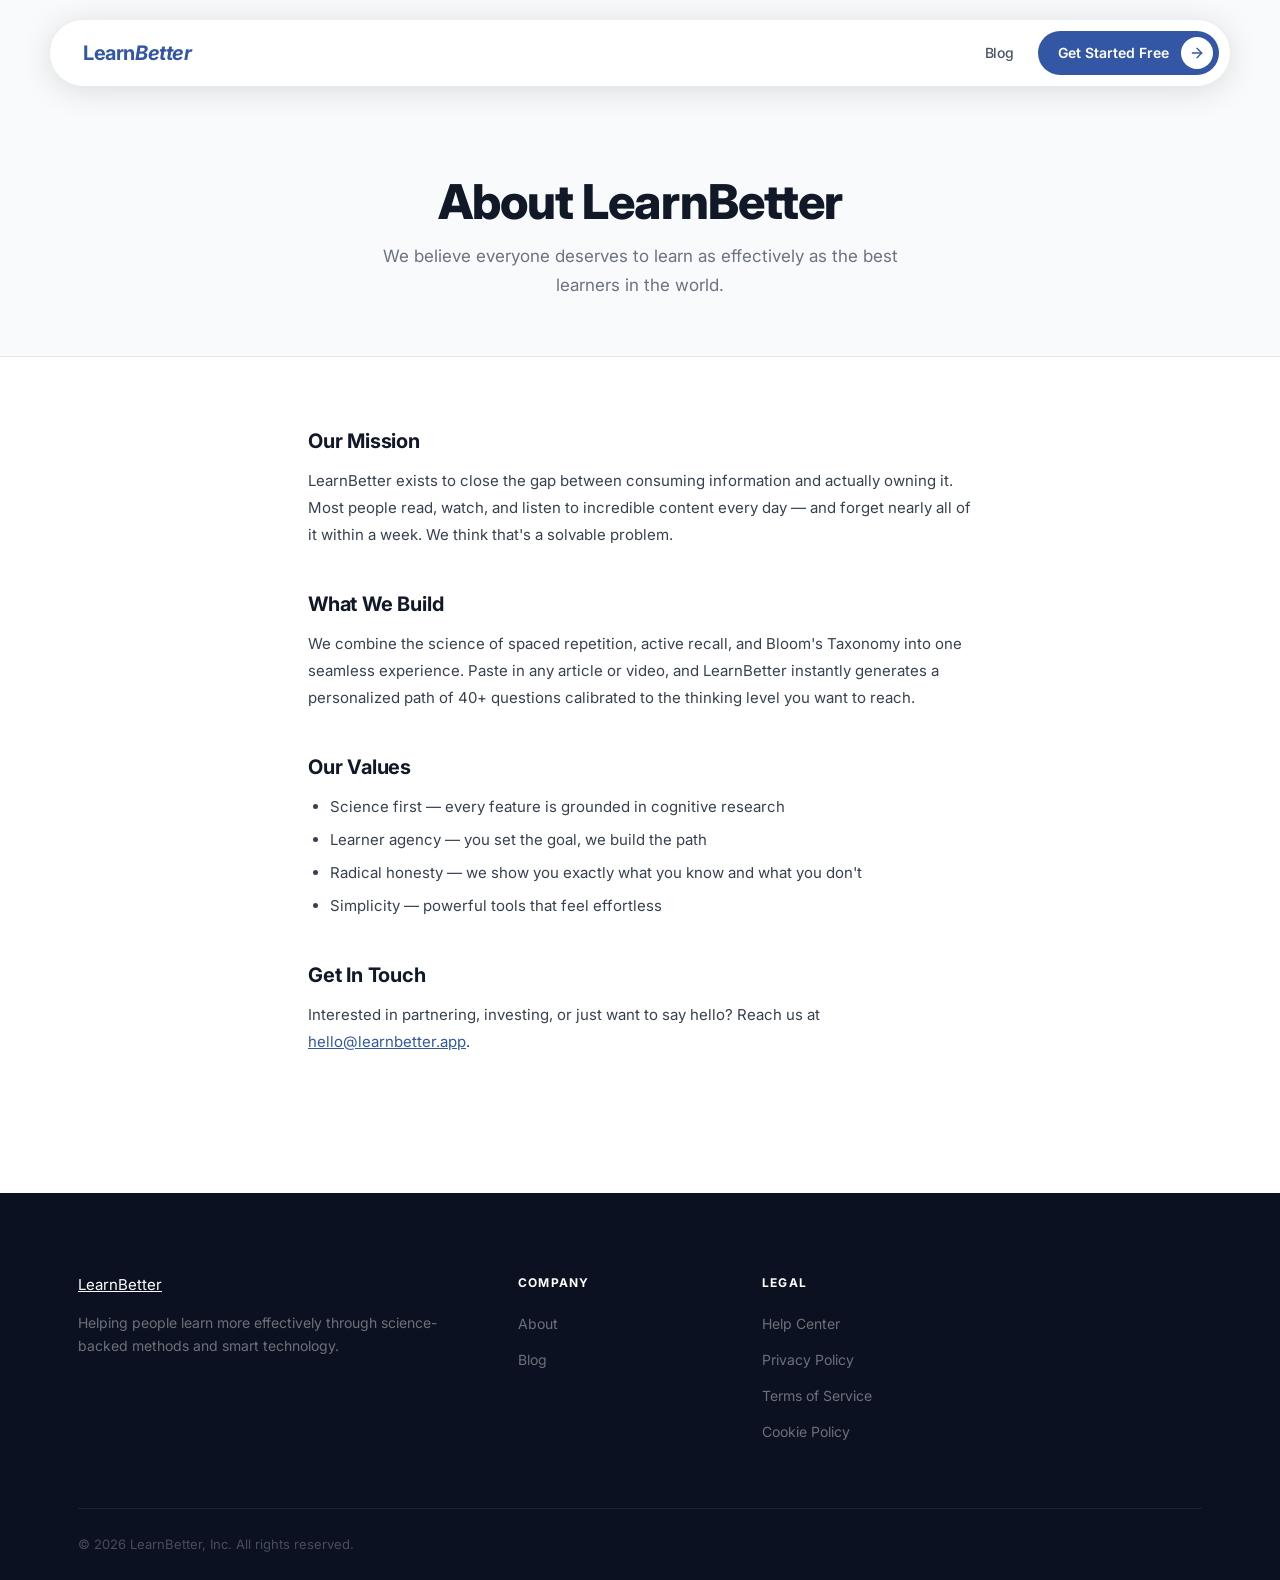
==== commit bcdd6cf9: "Add Bloom's progression section, nav updates, spacing fixes - Add new 'What this looks like in real " ====
--- a/about.html
+++ b/about.html
@@ -32,13 +32,11 @@
       <div class="nav-pill">
         <a href="index.html" class="nav-logo-wrap">
           <img src="https://storage.googleapis.com/learn-better-media/images/blog/Logo.jpg" alt="LearnBetter" class="nav-logo-img" onerror="this.style.display='none';this.nextElementSibling.style.display='block'">
-          <span class="nav-logo-text">LearnBetter</span>
+          <span class="nav-logo-text">Learn<em>Better</em></span>
         </a>
         <div class="nav-right">
           <ul class="nav-links">
-            <li><a href="pricing.html">Pricing</a></li>
             <li><a href="blog.html">Blog</a></li>
-            <li><a href="#login">Log In</a></li>
           </ul>
           <a href="pricing.html" class="nav-cta">
             Get Started Free
@@ -52,9 +50,7 @@
         </div>
       </div>
       <div class="nav-mobile" id="navMobile">
-        <a href="pricing.html">Pricing</a>
         <a href="blog.html">Blog</a>
-        <a href="#login">Log In</a>
         <hr>
         <a href="pricing.html" class="nav-cta">Get Started Free<span class="nav-cta-circle"><svg class="nav-cta-arrow" viewBox="0 0 24 24"><line x1="5" y1="12" x2="19" y2="12"/><polyline points="12 5 19 12 12 19"/></svg></span></a>
       </div>
@@ -100,7 +96,6 @@
           <a href="index.html" class="nav-logo">LearnBetter</a>
           <p>Helping people learn more effectively through science-backed methods and smart technology.</p>
         </div>
-        <div class="footer-col"><h4>Product</h4><ul><li><a href="index.html#features">Features</a></li><li><a href="pricing.html">Pricing</a></li></ul></div>
         <div class="footer-col"><h4>Company</h4><ul><li><a href="about.html">About</a></li><li><a href="blog.html">Blog</a></li></ul></div>
         <div class="footer-col"><h4>Legal</h4><ul><li><a href="help-center.html">Help Center</a></li><li><a href="privacy.html">Privacy Policy</a></li><li><a href="terms.html">Terms of Service</a></li><li><a href="cookie-policy.html">Cookie Policy</a></li></ul></div>
       </div>
--- a/styles.css
+++ b/styles.css
@@ -139,7 +139,7 @@
   align-items: center;
   justify-content: space-between;
   padding: 10px 10px 10px 16px;
-  background: rgba(255,255,255,0.92);
+  background: #ffffff;
   backdrop-filter: blur(16px);
   -webkit-backdrop-filter: blur(16px);
   border-radius: 9999px;
@@ -171,10 +171,13 @@
 .nav-logo-text {
   font-size: 20px;
   font-weight: 700;
-  color: #111827;
+  color: var(--accent);
   letter-spacing: -.02em;
   display: block;
   margin-left: 8px;
+}
+.nav-logo-text em {
+  font-style: italic;
 }
 
 /* Right side wrapper */
@@ -668,10 +671,10 @@
 /* ── Retention System ─────────────────────────── */
 .rs-section {
   background: #ffffff;
-  padding: 48px 16px 16px;
+  padding: 80px 16px 48px;
 }
 @media (min-width: 1024px) {
-  .rs-section { padding: 80px 32px; }
+  .rs-section { padding: 120px 32px 64px; }
 }
 
 .rs-inner {
@@ -926,7 +929,7 @@
 
 /* ── Concept To Question ─────────────────────── */
 .ctq-section {
-  padding: 120px 0;
+  padding: 120px 0 64px;
   background: #FAFAFA;
 }
 .ctq-section .section-header {
@@ -1362,7 +1365,7 @@
   font-weight: 500;
   color: #1F2937;
   line-height: 1.55;
-  margin: 0;
+  margin: 0 0 10px;
 }
 .blooms-visualizer {
   margin-top: auto;
@@ -1377,6 +1380,91 @@
   min-height: 140px;
   width: 100%;
 }
+.blooms-visualizer--categorize {
+  margin-top: 8px;
+  margin-bottom: 2px;
+  min-height: 0;
+  max-height: none;
+  align-items: stretch;
+  justify-content: flex-start;
+  overflow: visible;
+}
+.blooms-card--categorize {
+  height: auto;
+}
+.blooms-card--categorize .blooms-card-middle {
+  padding: 16px 20px 14px;
+  overflow: visible;
+}
+.blooms-card--categorize .blooms-visualizer--categorize {
+  margin-top: 6px;
+  margin-bottom: 0;
+}
+.blooms-card--categorize + .blooms-slider-wrap {
+  margin-top: 14px;
+}
+.blooms-card--simulation {
+  height: auto;
+}
+.blooms-card--simulation .blooms-card-middle {
+  padding: 14px 20px 14px;
+  overflow: visible;
+}
+.blooms-card--simulation .blooms-visualizer--simulation {
+  margin-top: 6px;
+  margin-bottom: 0;
+  min-height: 0;
+  align-items: stretch;
+  justify-content: flex-start;
+}
+.blooms-card--simulation + .blooms-slider-wrap {
+  margin-top: 14px;
+}
+.blooms-card--venn {
+  height: auto;
+}
+.blooms-card--venn .blooms-card-middle {
+  padding: 14px 20px 18px;
+  overflow: visible;
+}
+.blooms-card--venn .blooms-visualizer--venn {
+  margin-top: 6px;
+  margin-bottom: 0;
+  min-height: 0;
+}
+.blooms-card--venn + .blooms-slider-wrap {
+  margin-top: 14px;
+}
+.blooms-card--compare-select {
+  height: auto;
+}
+.blooms-card--compare-select .blooms-card-middle {
+  padding: 14px 20px 18px;
+  overflow: visible;
+}
+.blooms-card--compare-select .blooms-visualizer--compare-select {
+  margin-top: 6px;
+  margin-bottom: 0;
+  min-height: 0;
+}
+.blooms-card--compare-select + .blooms-slider-wrap {
+  margin-top: 14px;
+}
+.blooms-card--flowchart {
+  height: auto;
+}
+.blooms-card--flowchart .blooms-card-middle {
+  padding: 14px 20px 18px;
+  overflow: visible;
+}
+.blooms-card--flowchart .blooms-visualizer--flowchart {
+  margin-top: 6px;
+  margin-bottom: 0;
+  min-height: 0;
+}
+.blooms-card--flowchart + .blooms-slider-wrap {
+  margin-top: 14px;
+}
 
 /* Slider */
 .blooms-slider-wrap { margin-top: 28px; padding: 0 2px; }
@@ -1451,6 +1539,23 @@
 @media (max-width: 1024px) {
   .blooms-grid { grid-template-columns: 1fr; gap: 48px; }
   .blooms-card { height: 580px; }
+  .blooms-card--categorize { height: auto; }
+  .blooms-card--simulation { height: auto; }
+  .blooms-card--venn       { height: auto; }
+
+  /* Scrollable tall cards on smaller screens */
+  .blooms-card--compare-select { height: auto; }
+  .blooms-card--compare-select .blooms-card-middle {
+    overflow-y: auto;
+    max-height: 420px;
+    -webkit-overflow-scrolling: touch;
+  }
+  .blooms-card--flowchart { height: auto; }
+  .blooms-card--flowchart .blooms-card-middle {
+    overflow-y: auto;
+    max-height: 420px;
+    -webkit-overflow-scrolling: touch;
+  }
 }
 
 /* ── Concept Demo (legacy — keep for safety) ─── */
@@ -1836,6 +1941,18 @@
   .testi-quote { font-size: 13px; margin-top: 34px; -webkit-line-clamp: 4; }
 }
 
+/* ── Bloom's CTA strip ───────────────────────── */
+.blooms-cta-strip {
+  padding: 0 28px 80px;
+  background: #F9FAFB;
+  display: flex;
+  justify-content: center;
+}
+.blooms-cta-btn {
+  font-size: 17px;
+  padding: 16px 32px;
+}
+
 /* ── CTA Strip ────────────────────────────────── */
 .cta-strip {
   padding: 120px 28px;
